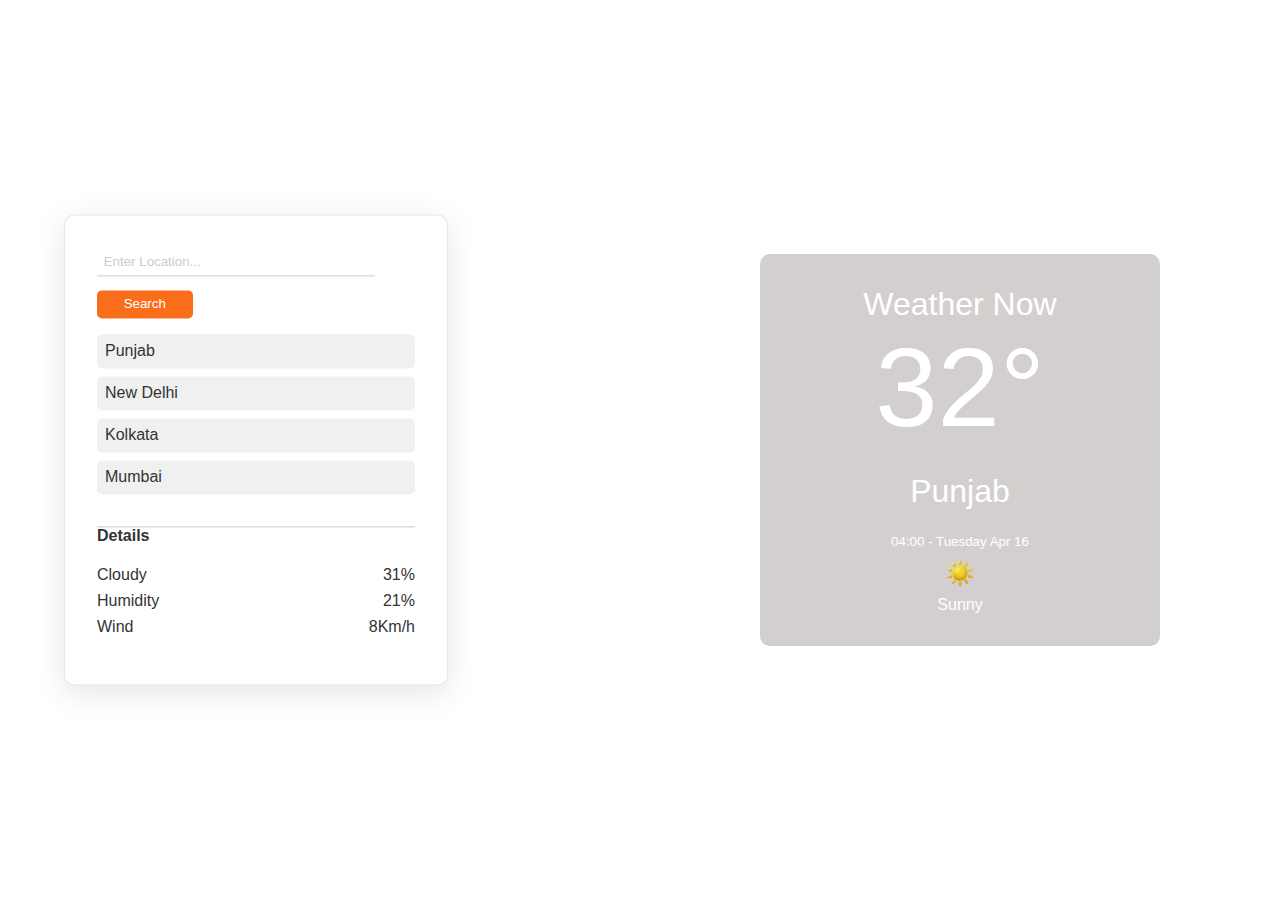
==== index.html @ c3195ebb "complete project" ====
<!DOCTYPE html>
<html lang="en">
<head>
    <link rel="stylesheet" href="style.css">
    <title>Weather App</title> 
</head>
<body>
    <div class="weather-app">
        <div class="container">
            <div class="brand">
                <h1>Weather Now</h1>
            </div>
            <div class="weather-info">
                <div class="temp">32&#176;</div>
                <div class="city-time">
                    <h1 class="name">Punjab</h1>
                    <small>
                        <span class="time">04:00</span>
                        -
                        <span class="date">Tuesday Apr 16</span>
                    </small>
                </div>
                <div class="weather">
                    <img src="sunicon.png" class="icon" alt="icon" width="30" height="30">
                    <span class="condition">Sunny</span>
                </div>
            </div>
        </div>
        <div class="panel">
            <form id="locationInput">
                <input type="text" class="search" placeholder="Enter Location...">
                <button type="submit" class="submit">Search</button>
            </form>
            <ul class="cities">
                <li class="city">Punjab</li>
                <li class="city">New Delhi</li>
                <li class="city">Kolkata</li>
                <li class="city">Mumbai</li>
            </ul>
            <ul class="details">
                <h4>Details</h4>
                <li>
                    <span>Cloudy</span>
                    <span class="cloud">31%</span>
                </li>
                <li>
                    <span>Humidity</span>
                    <span class="humidity">21%</span>
                </li>
                <li>
                    <span>Wind</span>
                    <span class="wind">8Km/h</span>
                </li>
            </ul>
        </div>
    </div>
    <script src="node.js" ></script>
</body>
</html>
---- style.css ----
body {
  margin: 0;
  font-family: 'Roboto', sans-serif;
  background-image: url(day4.jpg);
  background-position: center;
  background-repeat: no-repeat;
  background-size: cover;
}

* {
  box-sizing: border-box;
}

h1, h3 {
  font-weight: 400;
  color: #333;
}

/* .weather-app {
  min-height: 100vh;
  color: #333;
  position: relative;
  transition: 500ms;
  opacity: 1;
} */
.weather-app {
  min-height: 100vh;
  color: #333;
  position: relative;
  transition: 500ms;
  opacity: 1;
  background-image: url(day4.jpg);
  background-position: center;
  background-repeat: no-repeat;
  background-size: cover; /* Adjusted background-size property */
}


.container {
  position: absolute;
  top: 50%;
  right: 25%;
  transform: translate(50%, -50%);
  width: 45%;
  max-width: 400px; /* Adjusted max-width for better responsiveness */
  padding: 2em;
  background-color: rgba(39, 14, 14, 0.2);
  border-radius: 10px;
  color: white;
}


.brand h1 {
  margin: 0;
  color: white;
  text-align: center;
}

.weather-info {
  text-align: center;
}

.temp {
  font-size: 7em;
  margin: 0;
}

.weather img {
  display: block;
  margin: 0.5em auto;
}

.panel {
  position: absolute;
  top: 50%;
  left: 20%;
  transform: translate(-50%, -50%);
  width: 30%;
  max-width: 400px; /* Added max-width to prevent it from going outside the screen */
  background: rgba(255, 255, 255, 0.8);
  box-shadow: 0 8px 32px 0 rgba(0, 0, 0, 0.1);
  border: 1px solid rgba(0, 0, 0, 0.1);
  border-radius: 10px;
  padding: 2em;
}



.submit {
  margin-top: 1em;
  padding: 0.5em 2em;
  background: #fa6d1b;
  color: #fff;
  border: none;
  border-radius: 5px;
  cursor: pointer;
}

.submit:hover {
  background: #333;
}

.search {
  width: calc(100% - 40px);
  margin-right: 10px;
  padding: 0.5em;
  border: none;
  border-bottom: 1px solid #ccc;
}

.search::placeholder {
  color: #ccc;
}

.cities {
  list-style: none;
  padding: 0;
}

.city {
  margin: 0.5em 0;
  padding: 0.5em;
  background: #f0f0f0;
  border-radius: 5px;
  cursor: pointer;
}

.city:hover {
  background: #e0e0e0;
}

.details {
  margin-top: 2em;
  padding: 0;
  list-style: none;
  border-top: 1px solid #ccc;
}

.details h4 {
  margin-top: 0;
}

.details li {
  display: flex;
  justify-content: space-between;
  margin-bottom: 0.5em;
}

.name{
  color:white;
}
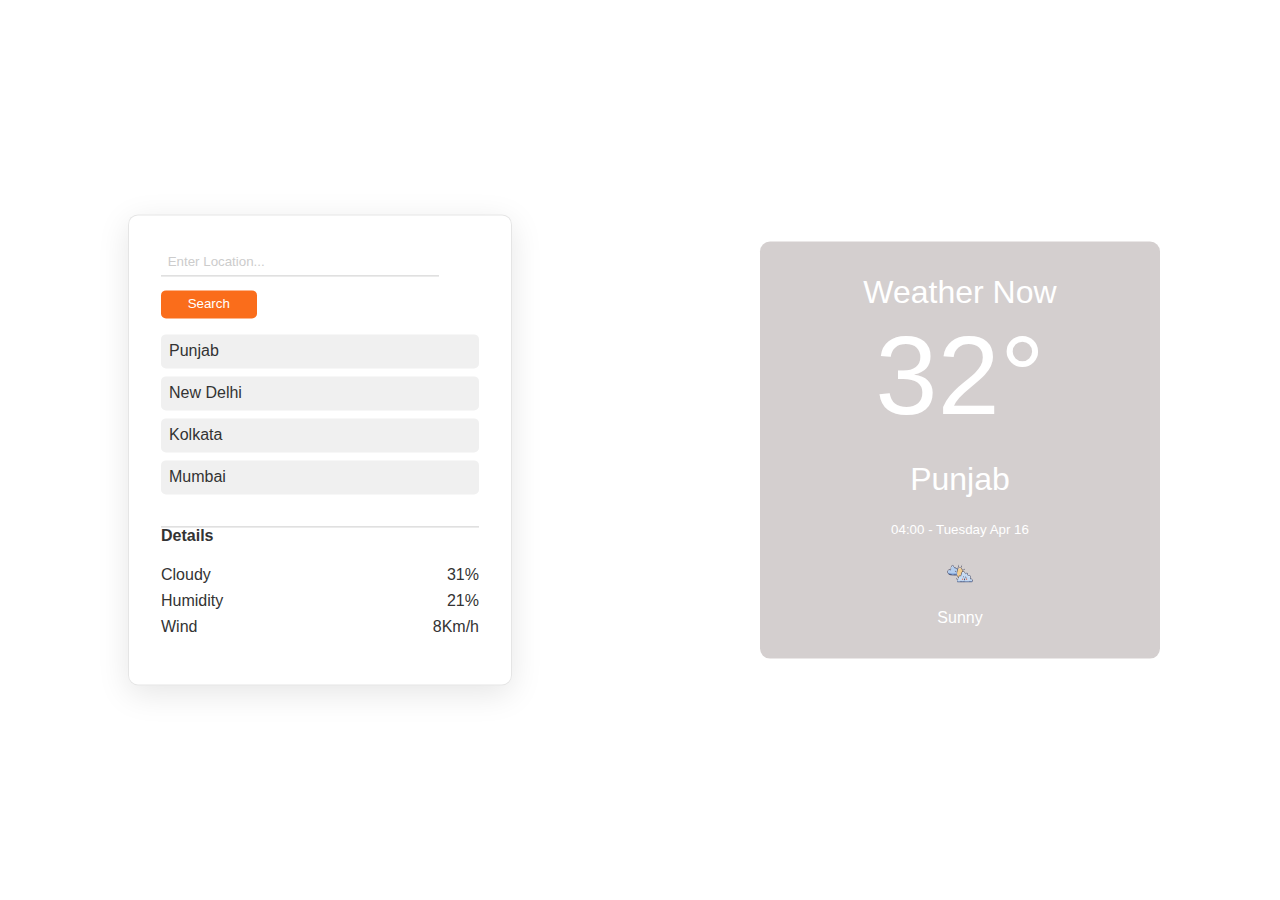
==== commit fba25882: "icon changed" ====
--- a/index.html
+++ b/index.html
@@ -1,59 +1,65 @@
 <!DOCTYPE html>
 <html lang="en">
-<head>
-    <link rel="stylesheet" href="style.css">
-    <title>Weather App</title> 
-</head>
-<body>
+  <head>
+    <link rel="stylesheet" href="style.css" />
+    <title>Weather App</title>
+  </head>
+  <body>
     <div class="weather-app">
-        <div class="container">
-            <div class="brand">
-                <h1>Weather Now</h1>
-            </div>
-            <div class="weather-info">
-                <div class="temp">32&#176;</div>
-                <div class="city-time">
-                    <h1 class="name">Punjab</h1>
-                    <small>
-                        <span class="time">04:00</span>
-                        -
-                        <span class="date">Tuesday Apr 16</span>
-                    </small>
-                </div>
-                <div class="weather">
-                    <img src="sunicon.png" class="icon" alt="icon" width="30" height="30">
-                    <span class="condition">Sunny</span>
-                </div>
-            </div>
+      <div class="container">
+        <div class="brand">
+          <h1>Weather Now</h1>
         </div>
-        <div class="panel">
-            <form id="locationInput">
-                <input type="text" class="search" placeholder="Enter Location...">
-                <button type="submit" class="submit">Search</button>
-            </form>
-            <ul class="cities">
-                <li class="city">Punjab</li>
-                <li class="city">New Delhi</li>
-                <li class="city">Kolkata</li>
-                <li class="city">Mumbai</li>
-            </ul>
-            <ul class="details">
-                <h4>Details</h4>
-                <li>
-                    <span>Cloudy</span>
-                    <span class="cloud">31%</span>
-                </li>
-                <li>
-                    <span>Humidity</span>
-                    <span class="humidity">21%</span>
-                </li>
-                <li>
-                    <span>Wind</span>
-                    <span class="wind">8Km/h</span>
-                </li>
-            </ul>
+        <div class="weather-info">
+          <div class="temp">32&#176;</div>
+          <div class="city-time">
+            <h1 class="name">Punjab</h1>
+            <small>
+              <span class="time">04:00</span>
+              -
+              <span class="date">Tuesday Apr 16</span>
+            </small>
+          </div>
+          <div class="weather">
+            <img
+              src="icon.png"
+              class="icon"
+              alt="icon"
+              width="30"
+              height="30"
+            />
+            <span class="condition">Sunny</span>
+          </div>
         </div>
+      </div>
+      <div class="panel">
+        <form id="locationInput">
+          <input type="text" class="search" placeholder="Enter Location..." />
+          <button type="submit" class="submit">Search</button>
+        </form>
+        <ul class="cities">
+          <li class="city">Punjab</li>
+          <li class="city">New Delhi</li>
+          <li class="city">Kolkata</li>
+          <li class="city">Mumbai</li>
+        </ul>
+        <ul class="details">
+          <h4>Details</h4>
+          <li>
+            <span>Cloudy</span>
+            <span class="cloud">31%</span>
+          </li>
+          <li>
+            <span>Humidity</span>
+            <span class="humidity">21%</span>
+          </li>
+          <li>
+            <span>Wind</span>
+            <span class="wind">8Km/h</span>
+          </li>
+        </ul>
+      </div>
     </div>
-    <script src="node.js" ></script>
-</body>
+    <script src="node.js"></script>
+  </body>
 </html>
--- a/style.css
+++ b/style.css
@@ -68,12 +68,14 @@
 .weather img {
   display: block;
   margin: 0.5em auto;
+  height: 55px;
 }
+
 
 .panel {
   position: absolute;
   top: 50%;
-  left: 20%;
+  left: 25%;
   transform: translate(-50%, -50%);
   width: 30%;
   max-width: 400px; /* Added max-width to prevent it from going outside the screen */
